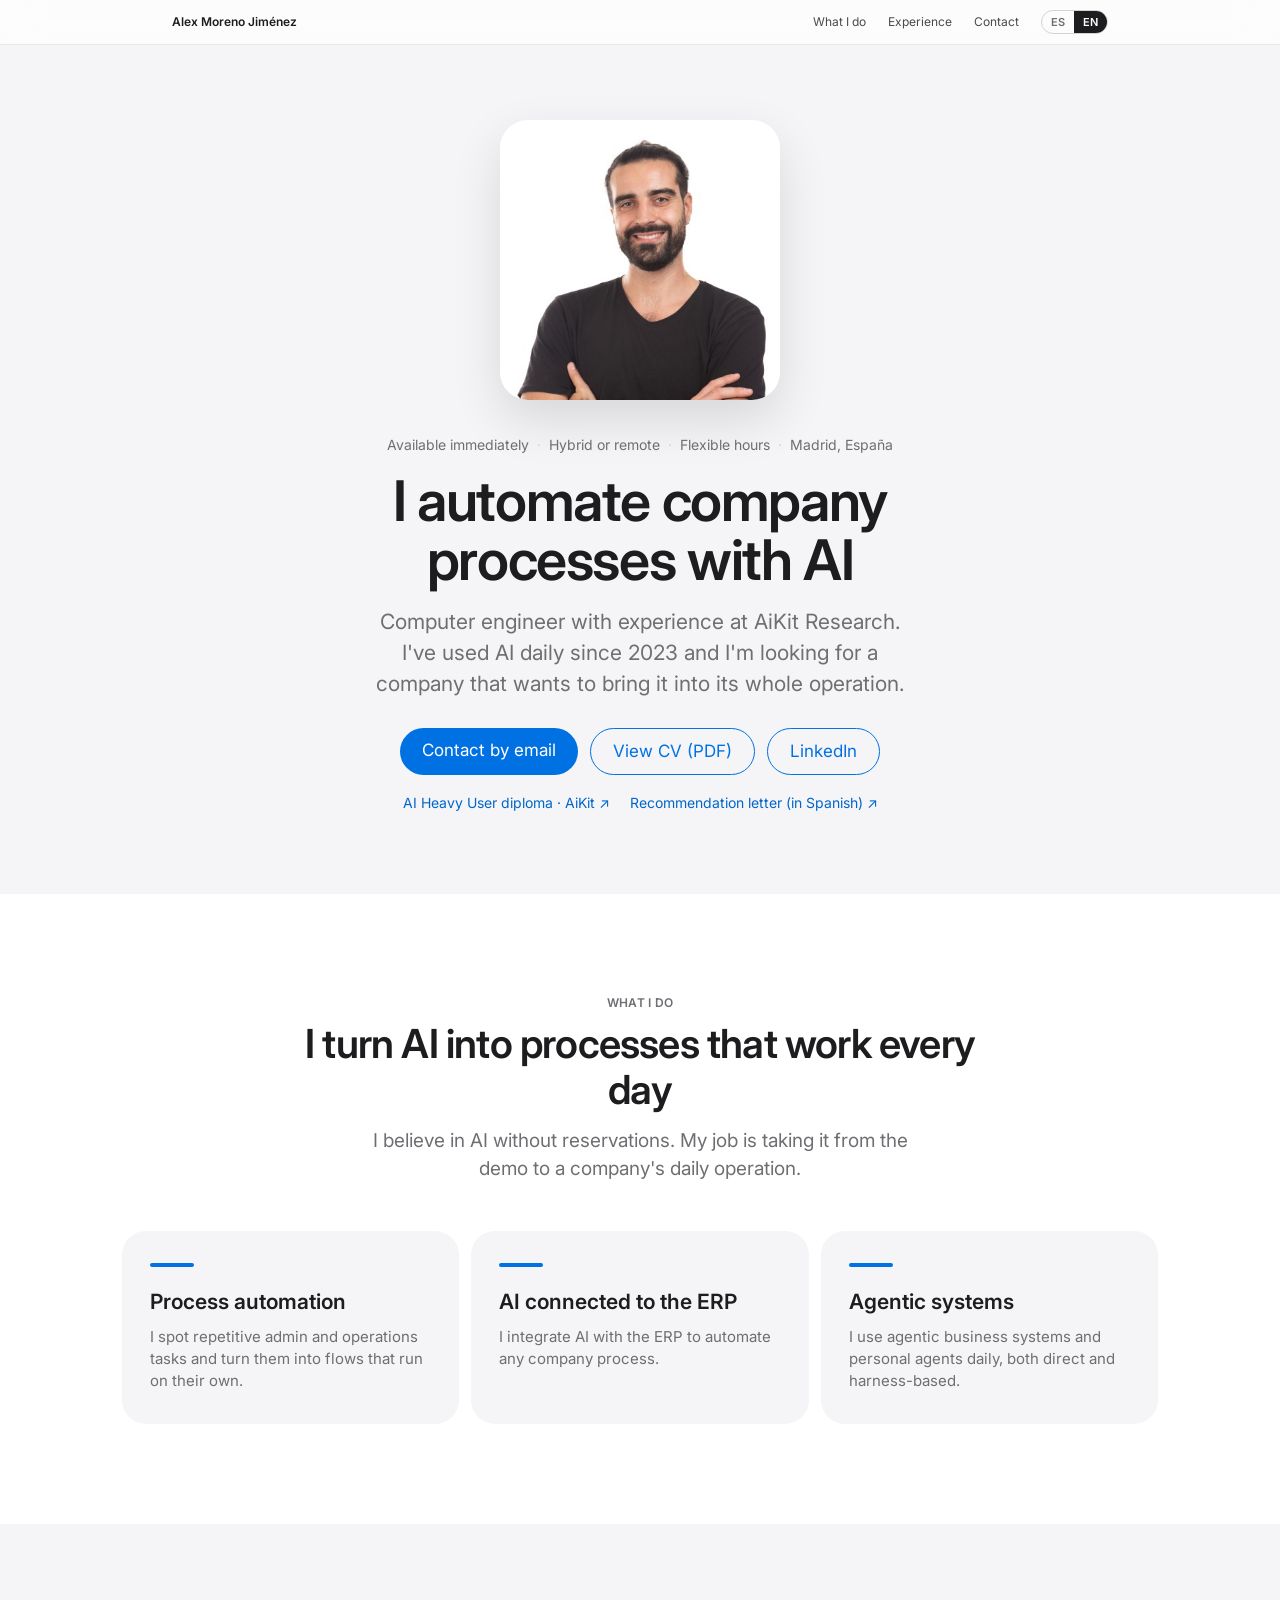
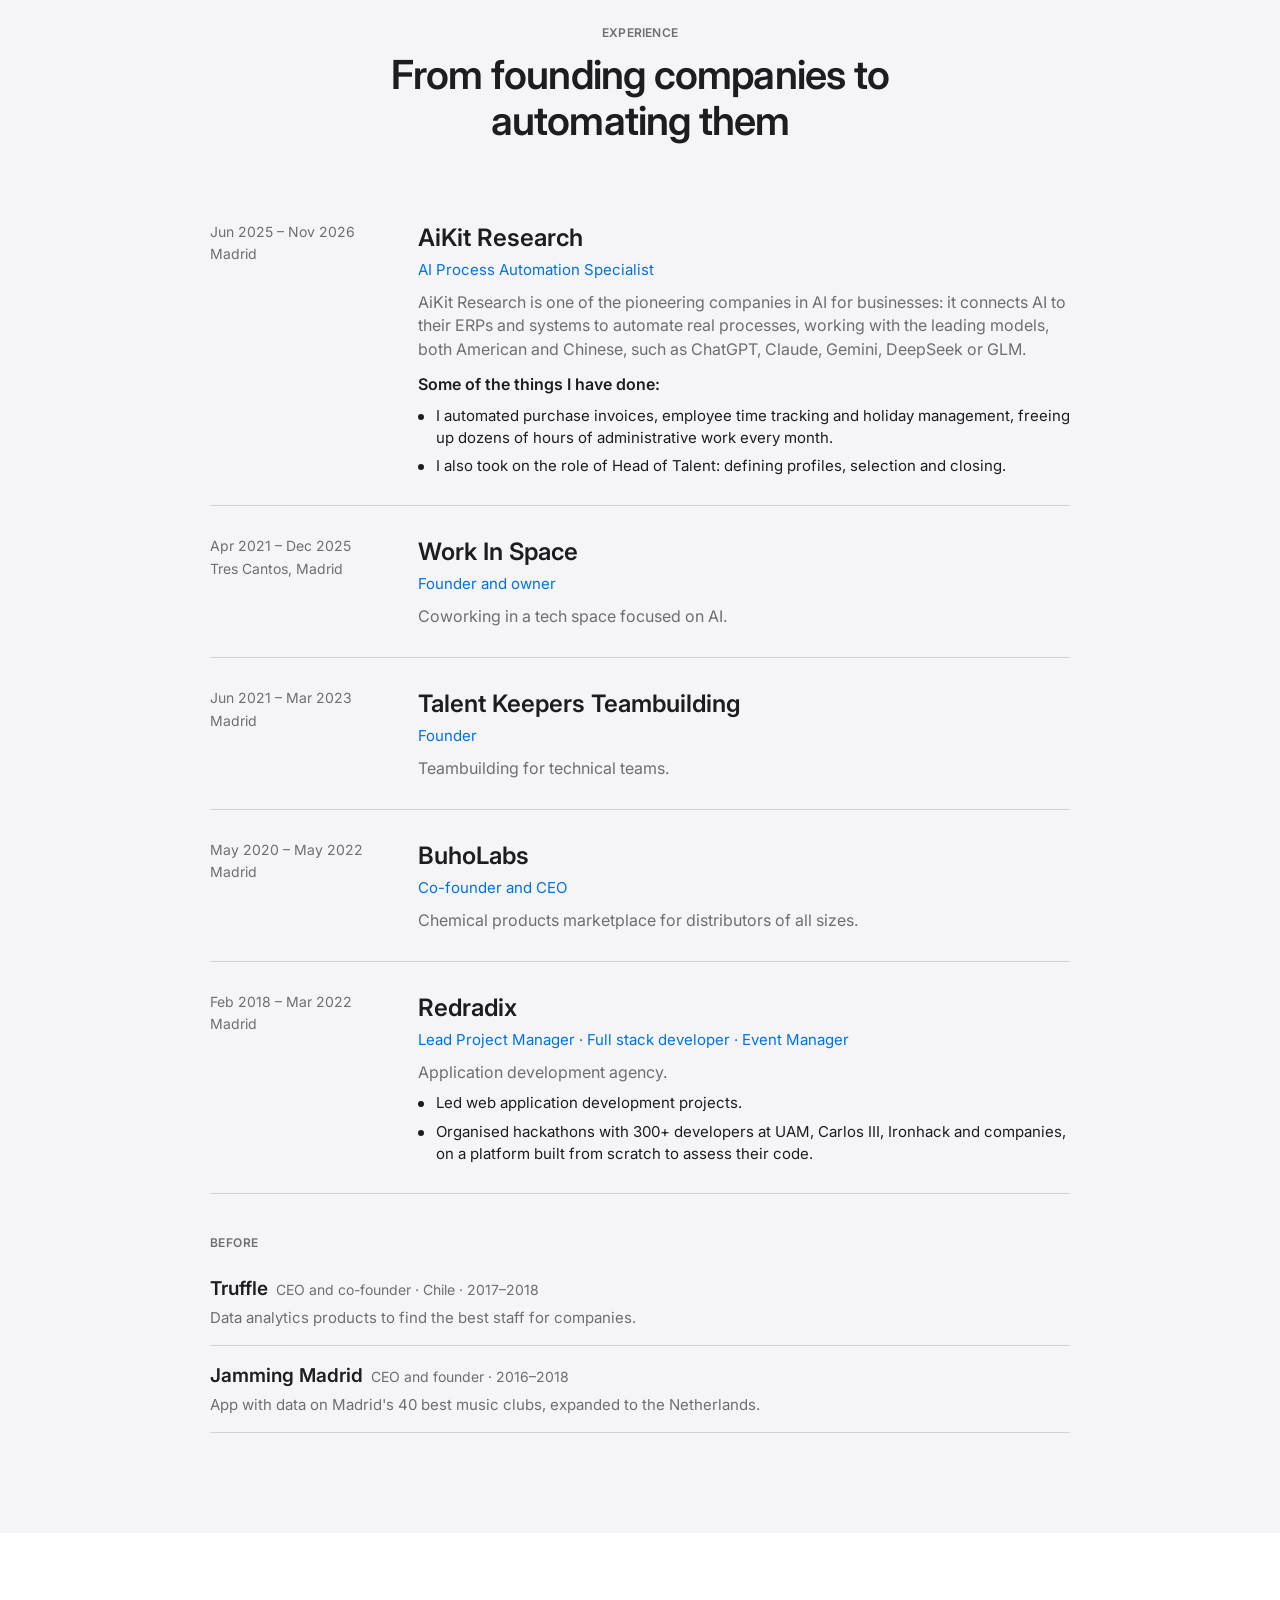
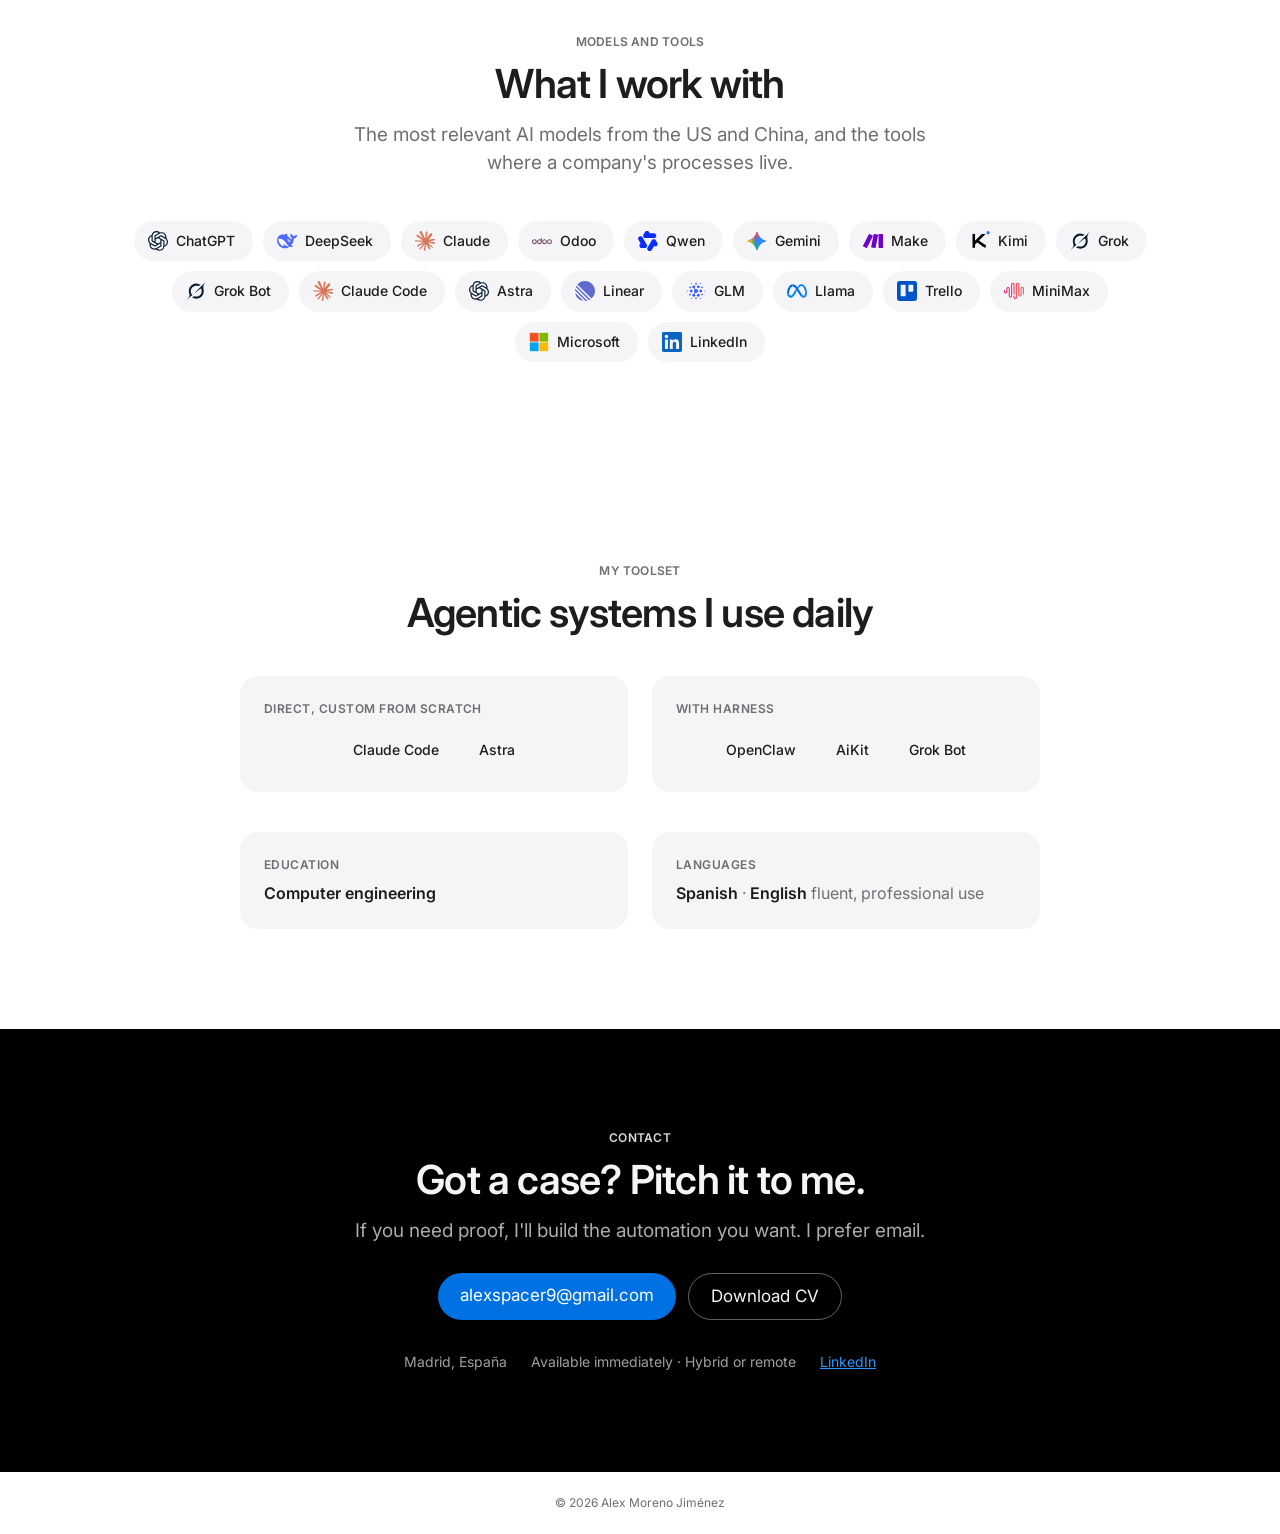
==== index.html @ b8eaee8e "Initial: CV + web estilo apple" ====
<!DOCTYPE html>
<html lang="es">
<head>
<meta charset="utf-8">
<meta name="viewport" content="width=device-width,initial-scale=1">
<title>Alex Moreno Jiménez · Automatizador de procesos con IA</title>
<meta name="description" content="Ingeniero informático que automatiza procesos de empresa con IA. Automatizador de procesos en AiKit Research. Madrid, España.">
<link rel="icon" href="favicon.svg" type="image/svg+xml">
<link rel="icon" href="favicon-32.png" sizes="32x32" type="image/png">
<link rel="apple-touch-icon" href="apple-touch-icon.png">
<meta name="theme-color" content="#0071e3">
<style>
@font-face{font-family:Inter;src:url(fonts/Inter.ttf);font-weight:100 900;font-display:swap}
:root{
  --bg:#ffffff; --surface:#f5f5f7; --ink:#1d1d1f; --muted:#6e6e73;
  --line:#d2d2d7; --accent:#0071e3; --link:#0066cc; --dark:#000; --dark-ink:#f5f5f7;
  --radius:24px; --button-radius:999px; --content:1080px; --theme:#0071e3;
}
*{box-sizing:border-box;margin:0;padding:0}
html{scroll-behavior:smooth}
body{font-family:-apple-system,BlinkMacSystemFont,"Helvetica Neue",Inter,Arial,sans-serif;color:var(--ink);background:var(--bg);line-height:1.47;font-size:17px;-webkit-font-smoothing:antialiased}
a{color:inherit}
.wrap{max-width:var(--content);margin:0 auto;padding:0 22px}
nav{position:fixed;top:0;left:0;right:0;z-index:10;background:rgba(255,255,255,.72);backdrop-filter:saturate(180%) blur(20px);border-bottom:1px solid rgba(0,0,0,.08)}
nav .wrap{display:flex;align-items:center;justify-content:space-between;height:44px;max-width:980px}
.brand{font-weight:600;text-decoration:none;font-size:12px;color:var(--ink)}
.links{display:flex;gap:22px;align-items:center;font-size:12px;font-weight:400}
.links a{text-decoration:none;color:var(--ink);opacity:.8}.links a:hover{opacity:1}
.lang{display:flex;border:1px solid var(--line);border-radius:999px;overflow:hidden}
.lang button{border:0;background:none;font:inherit;font-size:11px;font-weight:600;padding:3px 9px;color:var(--muted);cursor:pointer}
.lang button.on{background:var(--ink);color:#fff}
.hero{padding:120px 0 80px;text-align:center;background:var(--surface)}
.hero .wrap{display:flex;flex-direction:column;align-items:center;gap:32px}
.hero-copy{max-width:720px}
.av{display:inline-flex;gap:8px;flex-wrap:wrap;justify-content:center;margin-bottom:16px}
.av span{font-size:14px;font-weight:400;color:var(--muted)}
.av span:not(:last-child)::after{content:"·";margin-left:8px;color:var(--line)}
h1{font-size:clamp(36px,5vw,56px);line-height:1.07;font-weight:600;letter-spacing:-.025em}
h1 b{font-weight:600}
.tit{font-size:21px;font-weight:400;margin-top:16px;max-width:560px;margin-left:auto;margin-right:auto;color:var(--muted)}
.cta{display:flex;gap:12px;flex-wrap:wrap;justify-content:center;margin-top:28px}
.btn{display:inline-block;text-decoration:none;font-weight:400;font-size:17px;padding:10px 22px;border-radius:var(--button-radius);transition:.2s}
.btn.p{background:var(--accent);color:#fff}.btn.p:hover{background:#0077ed}
.btn.g{background:transparent;color:var(--accent);border:1px solid var(--accent)}.btn.g:hover{background:rgba(0,113,227,.06)}
.ph{width:280px;height:280px;border-radius:28px;object-fit:cover;box-shadow:0 20px 50px rgba(0,0,0,.12);order:-1}
.proof{display:flex;gap:20px;flex-wrap:wrap;justify-content:center;margin-top:18px;font-size:14px}
.proof a{color:var(--link);text-decoration:none}.proof a:hover{text-decoration:underline}
section{padding:100px 0}
.eyebrow{font-size:12px;font-weight:600;letter-spacing:.02em;color:var(--muted);margin-bottom:10px;text-transform:uppercase}
h2{font-size:clamp(28px,4vw,40px);font-weight:600;letter-spacing:-.02em;line-height:1.15;max-width:700px;margin-left:auto;margin-right:auto;text-align:center}
h2 b{font-weight:600}
.lead{color:var(--muted);font-size:19px;max-width:580px;margin:14px auto 0;text-align:center}
#hago .wrap,#trayectoria .wrap,#stack .wrap,#set .wrap{text-align:center}
.cards{display:grid;grid-template-columns:repeat(3,1fr);gap:12px;margin-top:48px;text-align:left}
.card{background:var(--surface);border-radius:var(--radius);padding:32px 28px;border:0}
.dot{width:44px;height:4px;border-radius:2px;background:var(--accent);margin-bottom:20px}
.card h3{font-size:21px;font-weight:600;margin-bottom:8px}
.card p{color:var(--muted);font-size:15px}
.tint{background:var(--bg)}
#trayectoria{background:var(--surface)}
.tl{margin-top:48px;text-align:left;max-width:860px;margin-left:auto;margin-right:auto}
.tl article{display:grid;grid-template-columns:180px 1fr;gap:28px;padding:28px 0;border-bottom:1px solid var(--line)}
.tl .d{font-size:14px;color:var(--muted)}.tl .d span{display:block;margin-top:2px}
.tl h3{font-size:24px;font-weight:600}
.tl .rol{color:var(--accent);font-size:15px;margin:4px 0 10px}
.tl p.x{color:var(--muted);font-size:16px}
.tl p.it{margin-top:12px;color:var(--ink);font-weight:600}
.tl ul{margin-top:8px;list-style:none}
.tl li{position:relative;padding-left:18px;font-size:15px;margin-top:6px;color:var(--ink)}
.tl li:before{content:"";position:absolute;left:0;top:9px;width:6px;height:6px;border-radius:50%;background:var(--ink)}
.before{margin-top:40px;text-align:left;max-width:860px;margin-left:auto;margin-right:auto}
.before h3{font-size:12px;font-weight:600;color:var(--muted);margin-bottom:8px;text-transform:uppercase;letter-spacing:.04em}
.before article{padding:16px 0;border-bottom:1px solid var(--line)}
.before h4{font-size:19px;font-weight:600;display:inline}
.before .m{color:var(--muted);font-size:14px;margin-left:8px}
.before p{color:var(--muted);font-size:15px;margin-top:4px}
.pills{display:flex;flex-wrap:wrap;gap:8px;margin-top:14px;justify-content:center}
.pills span{background:var(--surface);color:var(--ink);font-weight:500;font-size:14px;padding:8px 16px;border-radius:999px}
.two{display:grid;grid-template-columns:1fr 1fr;gap:24px;margin-top:40px;text-align:left;max-width:800px;margin-left:auto;margin-right:auto}
.two > div{background:var(--surface);border-radius:18px;padding:24px}
.two h3{font-size:12px;font-weight:600;text-transform:uppercase;letter-spacing:.04em;color:var(--muted)}
.two p{color:var(--muted);margin-top:8px;font-size:16px}.two p b{color:var(--ink);font-weight:600}
.cloud{list-style:none;display:flex;flex-wrap:wrap;justify-content:center;gap:10px;margin-top:44px}
.cloud li{display:inline-flex;align-items:center;gap:8px;background:var(--surface);border-radius:999px;padding:10px 18px 10px 14px;font-weight:500;font-size:14px}
.cloud li img{width:20px;height:20px;object-fit:contain}
.contact{background:var(--dark);color:var(--dark-ink);text-align:center}
.contact .eyebrow{color:rgba(245,245,247,.6)}
.contact h2{color:var(--dark-ink);margin-left:auto;margin-right:auto}
.contact .lead{color:rgba(245,245,247,.7)}
.contact .btn.p{background:var(--accent);color:#fff}
.contact .btn.g{border-color:rgba(245,245,247,.4);color:var(--dark-ink)}
.contact .meta{margin-top:32px;display:flex;gap:24px;flex-wrap:wrap;justify-content:center;font-size:14px;color:rgba(245,245,247,.65)}
.contact .meta a{color:#2997ff}
footer{padding:22px 0;font-size:12px;color:var(--muted);text-align:center;background:var(--bg)}
@media(max-width:860px){
.links a.h{display:none}
.hero{padding:100px 0 56px}
.ph{width:180px;height:180px}
h1{font-size:34px}.tit{font-size:17px}
section{padding:64px 0}.cards,.two{grid-template-columns:1fr}
.tl article{grid-template-columns:1fr;gap:6px}
}

</style>
</head>
<body>
<nav id="nav"><div class="wrap">
<a class="brand" href="#top">Alex Moreno Jiménez</a>
<div class="links">
<a class="h" href="#hago" data-es="Qué hago" data-en="What I do">Qué hago</a>
<a class="h" href="#trayectoria" data-es="Trayectoria" data-en="Experience">Trayectoria</a>
<a class="h" href="#contacto" data-es="Contacto" data-en="Contact">Contacto</a>
<div class="lang"><button id="bes" class="on">ES</button><button id="ben">EN</button></div>
</div></div></nav>

<header class="hero" id="top"><div class="wrap">
<div class="hero-copy">
<div class="av"><span data-es="Disponibilidad inmediata" data-en="Available immediately">Disponibilidad inmediata</span><span data-es="Híbrido o remoto" data-en="Hybrid or remote">Híbrido o remoto</span><span data-es="Horario flexible" data-en="Flexible hours">Horario flexible</span><span>Madrid, España</span></div>
<h1 data-es="Automatizo procesos de empresa <b>con IA</b>" data-en="I automate company processes <b>with AI</b>">Automatizo procesos de empresa <b>con IA</b></h1>
<p class="tit" data-es="Ingeniero informático con experiencia en AiKit Research. Uso IA a diario desde 2023 y busco una empresa que quiera llevarla a toda su operación." data-en="Computer engineer with experience at AiKit Research. I've used AI daily since 2023 and I'm looking for a company that wants to bring it into its whole operation.">Ingeniero informático con experiencia en AiKit Research. Uso IA a diario desde 2023 y busco una empresa que quiera llevarla a toda su operación.</p>
<div class="cta">
<a class="btn p" href="mailto:alexspacer9@gmail.com" data-es="Contactar por correo" data-en="Contact by email">Contactar por correo</a>
<a class="btn g" id="cv" href="cv/CV_AlexMoreno_ES.pdf" data-es="Ver CV (PDF)" data-en="View CV (PDF)">Ver CV (PDF)</a>
<a class="btn g" href="https://www.linkedin.com/in/alex-moreno-jim%C3%A9nez-33b404128/" target="_blank" rel="noopener">LinkedIn</a>
</div>
<p class="proof"><a href="docs/Diploma_AIHeavyUser_AiKit.pdf" target="_blank" rel="noopener" data-es="Diploma AI Heavy User · AiKit ↗" data-en="AI Heavy User diploma · AiKit ↗">Diploma AI Heavy User · AiKit ↗</a><a href="docs/Carta_Recomendacion_AiKit.pdf" target="_blank" rel="noopener" data-es="Carta de recomendación ↗" data-en="Recommendation letter (in Spanish) ↗">Carta de recomendación ↗</a></p>
</div>
<img class="ph" src="foto.jpg" alt="Alex Moreno Jiménez">
</div></header>

<section id="hago"><div class="wrap">
<p class="eyebrow" data-es="Qué hago" data-en="What I do">Qué hago</p>
<h2 data-es="Convierto la IA en procesos que <b>funcionan cada día</b>" data-en="I turn AI into processes that <b>work every day</b>">Convierto la IA en procesos que <b>funcionan cada día</b></h2>
<p class="lead" data-es="Creo en la IA sin reservas. Mi trabajo es llevarla de la demo a la operación diaria de una empresa." data-en="I believe in AI without reservations. My job is taking it from the demo to a company's daily operation.">Creo en la IA sin reservas. Mi trabajo es llevarla de la demo a la operación diaria de una empresa.</p>
<div class="cards">
<div class="card"><div class="dot"></div><h3 data-es="Automatización de procesos" data-en="Process automation">Automatización de procesos</h3><p data-es="Detecto tareas repetitivas de administración y operación, y las convierto en flujos que funcionan solos." data-en="I spot repetitive admin and operations tasks and turn them into flows that run on their own.">Detecto tareas repetitivas de administración y operación, y las convierto en flujos que funcionan solos.</p></div>
<div class="card"><div class="dot"></div><h3 data-es="IA conectada al ERP" data-en="AI connected to the ERP">IA conectada al ERP</h3><p data-es="Integro la IA con el ERP para automatizar cualquier proceso de la empresa." data-en="I integrate AI with the ERP to automate any company process.">Integro la IA con el ERP para automatizar cualquier proceso de la empresa.</p></div>
<div class="card"><div class="dot"></div><h3 data-es="Sistemas agénticos" data-en="Agentic systems">Sistemas agénticos</h3><p data-es="Uso a diario sistemas agénticos empresariales y agentes personales, directos o con harness." data-en="I use agentic business systems and personal agents daily, both direct and harness-based.">Uso a diario sistemas agénticos empresariales y agentes personales, directos o con harness.</p></div>
</div>
</div></section>

<section class="tint" id="trayectoria"><div class="wrap">
<p class="eyebrow" data-es="Trayectoria" data-en="Experience">Trayectoria</p>
<h2 data-es="De fundar empresas a <b>automatizarlas</b>" data-en="From founding companies to <b>automating them</b>">De fundar empresas a <b>automatizarlas</b></h2>
<div class="tl">
<article><div class="d"><span data-es="jun. 2025 – nov. 2026" data-en="Jun 2025 – Nov 2026">jun. 2025 – nov. 2026</span><span>Madrid</span></div><div><h3>AiKit Research</h3><p class="rol" data-es="Automatizador de procesos con IA" data-en="AI Process Automation Specialist">Automatizador de procesos con IA</p><p class="x" data-es="AiKit Research es una de las empresas pioneras en IA para empresas: conecta la IA con sus ERP y sus sistemas para automatizar procesos reales, trabajando con los principales modelos, tanto estadounidenses como chinos, como ChatGPT, Claude, Gemini, DeepSeek o GLM." data-en="AiKit Research is one of the pioneering companies in AI for businesses: it connects AI to their ERPs and systems to automate real processes, working with the leading models, both American and Chinese, such as ChatGPT, Claude, Gemini, DeepSeek or GLM.">AiKit Research es una de las empresas pioneras en IA para empresas: conecta la IA con sus ERP y sus sistemas para automatizar procesos reales, trabajando con los principales modelos, tanto estadounidenses como chinos, como ChatGPT, Claude, Gemini, DeepSeek o GLM.</p><p class="x it" data-es="Algunas de las cosas que he hecho:" data-en="Some of the things I have done:">Algunas de las cosas que he hecho:</p><ul><li data-es="Automaticé las facturas de compras, el fichaje y la gestión de vacaciones, liberando decenas de horas al mes de trabajo administrativo." data-en="I automated purchase invoices, employee time tracking and holiday management, freeing up dozens of hours of administrative work every month.">Automaticé las facturas de compras, el fichaje y la gestión de vacaciones, liberando decenas de horas al mes de trabajo administrativo.</li><li data-es="Asumí también el rol de Head of Talent: definición de perfiles, selección y cierre." data-en="I also took on the role of Head of Talent: defining profiles, selection and closing.">Asumí también el rol de Head of Talent: definición de perfiles, selección y cierre.</li></ul></div></article>
<article><div class="d"><span data-es="abr. 2021 – dic. 2025" data-en="Apr 2021 – Dec 2025">abr. 2021 – dic. 2025</span><span>Tres Cantos, Madrid</span></div><div><h3>Work In Space</h3><p class="rol" data-es="Fundador y propietario" data-en="Founder and owner">Fundador y propietario</p><p class="x" data-es="Coworking en espacio tecnológico centrado en IA." data-en="Coworking in a tech space focused on AI.">Coworking en espacio tecnológico centrado en IA.</p></div></article>
<article><div class="d"><span data-es="jun. 2021 – mar. 2023" data-en="Jun 2021 – Mar 2023">jun. 2021 – mar. 2023</span><span>Madrid</span></div><div><h3>Talent Keepers Teambuilding</h3><p class="rol" data-es="Fundador" data-en="Founder">Fundador</p><p class="x" data-es="Teambuilding para equipos técnicos." data-en="Teambuilding for technical teams.">Teambuilding para equipos técnicos.</p></div></article>
<article><div class="d"><span data-es="may. 2020 – may. 2022" data-en="May 2020 – May 2022">may. 2020 – may. 2022</span><span>Madrid</span></div><div><h3>BuhoLabs</h3><p class="rol" data-es="Cofundador y CEO" data-en="Co-founder and CEO">Cofundador y CEO</p><p class="x" data-es="Marketplace de productos químicos para distribuidores de todos los tamaños." data-en="Chemical products marketplace for distributors of all sizes.">Marketplace de productos químicos para distribuidores de todos los tamaños.</p></div></article>
<article><div class="d"><span data-es="feb. 2018 – mar. 2022" data-en="Feb 2018 – Mar 2022">feb. 2018 – mar. 2022</span><span>Madrid</span></div><div><h3>Redradix</h3><p class="rol" data-es="Lead Project Manager · Desarrollador full stack · Event Manager" data-en="Lead Project Manager · Full stack developer · Event Manager">Lead Project Manager · Desarrollador full stack · Event Manager</p><p class="x" data-es="Agencia de desarrollo de aplicaciones." data-en="Application development agency.">Agencia de desarrollo de aplicaciones.</p>
<ul><li data-es="Lideré proyectos de desarrollo de aplicaciones web." data-en="Led web application development projects.">Lideré proyectos de desarrollo de aplicaciones web.</li>
<li data-es="Organicé hackathons con más de 300 desarrolladores en la UAM, la Carlos III, Ironhack y empresas, con una plataforma creada desde cero para evaluar su código." data-en="Organised hackathons with 300+ developers at UAM, Carlos III, Ironhack and companies, on a platform built from scratch to assess their code.">Organicé hackathons con más de 300 desarrolladores en la UAM, la Carlos III, Ironhack y empresas, con una plataforma creada desde cero para evaluar su código.</li></ul></div></article>
</div>
<div class="before">
<h3 data-es="Antes" data-en="Before">Antes</h3>
<article><h4>Truffle</h4><span class="m" data-es="CEO y cofundador · Chile · 2017–2018" data-en="CEO and co-founder · Chile · 2017–2018">CEO y cofundador · Chile · 2017–2018</span><p data-es="Productos de análisis de datos para encontrar al mejor personal para las empresas." data-en="Data analytics products to find the best staff for companies.">Productos de análisis de datos para encontrar al mejor personal para las empresas.</p></article>
<article><h4>Jamming Madrid</h4><span class="m" data-es="CEO y fundador · 2016–2018" data-en="CEO and founder · 2016–2018">CEO y fundador · 2016–2018</span><p data-es="App con los datos de los 40 mejores clubes de música de Madrid, ampliada a Países Bajos." data-en="App with data on Madrid's 40 best music clubs, expanded to the Netherlands.">App con los datos de los 40 mejores clubes de música de Madrid, ampliada a Países Bajos.</p></article>
</div>
</div></section>

<section id="stack"><div class="wrap">
<p class="eyebrow" data-es="Modelos y herramientas" data-en="Models and tools">Modelos y herramientas</p>
<h2 data-es="Con lo que <b>trabajo</b>" data-en="What I <b>work with</b>">Con lo que <b>trabajo</b></h2>
<p class="lead" data-es="Los modelos de IA más relevantes de EE. UU. y China, y las herramientas donde viven los procesos de una empresa." data-en="The most relevant AI models from the US and China, and the tools where a company's processes live.">Los modelos de IA más relevantes de EE. UU. y China, y las herramientas donde viven los procesos de una empresa.</p>
<ul class="cloud">
<li class="m l" style="--d:0s"><img src="logos/openai.svg" alt="">ChatGPT</li>
<li class="m" style="--d:-1.4s"><img src="logos/deepseek-color.svg" alt="">DeepSeek</li>
<li class="m l" style="--d:-3s"><img src="logos/claude-color.svg" alt="">Claude</li>
<li class="t" style="--d:-2s"><img src="logos/odoo.svg" alt="">Odoo</li>
<li class="m" style="--d:-4.2s"><img src="logos/qwen-color.svg" alt="">Qwen</li>
<li class="m l" style="--d:-.8s"><img src="logos/gemini-color.svg" alt="">Gemini</li>
<li class="t" style="--d:-3.6s"><img src="logos/make.svg" alt="">Make</li>
<li class="m" style="--d:-5s"><img src="logos/kimi-color.svg" alt="">Kimi</li>
<li class="m l" style="--d:-2.4s"><img src="logos/grok.svg" alt="">Grok</li>
<li class="t" style="--d:-1.7s"><img src="logos/grok.svg" alt="">Grok Bot</li>
<li class="t" style="--d:-2.6s"><img src="logos/claude-color.svg" alt="">Claude Code</li>
<li class="t" style="--d:-3.9s"><img src="logos/openai.svg" alt="">Astra</li>
<li class="t" style="--d:-4.6s"><img src="logos/linear.svg" alt="">Linear</li>
<li class="m" style="--d:-1s"><img src="logos/zhipu-color.svg" alt="">GLM</li>
<li class="m" style="--d:-3.3s"><img src="logos/meta-color.svg" alt="">Llama</li>
<li class="t" style="--d:-5.4s"><img src="logos/trello.svg" alt="">Trello</li>
<li class="m" style="--d:-2.8s"><img src="logos/minimax-color.svg" alt="">MiniMax</li>
<li class="t" style="--d:-.4s"><img src="logos/microsoft.svg" alt="">Microsoft</li>
<li class="t" style="--d:-4s"><img src="logos/linkedin.svg" alt="">LinkedIn</li>
</ul>
</div></section>

<section class="tint" id="set"><div class="wrap">
<p class="eyebrow" data-es="Mi set de trabajo" data-en="My toolset">Mi set de trabajo</p>
<h2 data-es="Sistemas agénticos que <b>uso a diario</b>" data-en="Agentic systems I <b>use daily</b>">Sistemas agénticos que <b>uso a diario</b></h2>
<div class="two">
<div><h3 data-es="Directos, a medida desde cero" data-en="Direct, custom from scratch">Directos, a medida desde cero</h3><div class="pills"><span>Claude Code</span><span>Astra</span></div></div>
<div><h3 data-es="Con harness" data-en="With harness">Con harness</h3><div class="pills"><span>OpenClaw</span><span>AiKit</span><span>Grok Bot</span></div></div>
</div>
<div class="two">
<div><h3 data-es="Formación" data-en="Education">Formación</h3><p data-es="<b>Ingeniería informática</b>" data-en="<b>Computer engineering</b>"><b>Ingeniería informática</b></p></div>
<div><h3 data-es="Idiomas" data-en="Languages">Idiomas</h3><p data-es="<b>Español</b> · <b>Inglés</b> fluido, uso profesional" data-en="<b>Spanish</b> · <b>English</b> fluent, professional use"><b>Español</b> · <b>Inglés</b> fluido, uso profesional</p></div>
</div>
</div></section>

<section class="contact" id="contacto"><div class="wrap">
<p class="eyebrow" style="color:#fff;opacity:.85" data-es="Contacto" data-en="Contact">Contacto</p>
<h2 data-es="¿Tienes un caso? <b>Propónmelo.</b>" data-en="Got a case? <b>Pitch it to me.</b>">¿Tienes un caso? <b>Propónmelo.</b></h2>
<p class="lead" data-es="Si hace falta una prueba, hago la automatización que queráis. Prefiero el contacto por correo." data-en="If you need proof, I'll build the automation you want. I prefer email.">Si hace falta una prueba, hago la automatización que queráis. Prefiero el contacto por correo.</p>
<div class="cta"><a class="btn p" href="mailto:alexspacer9@gmail.com">alexspacer9@gmail.com</a><a class="btn g" id="cv2" href="cv/CV_AlexMoreno_ES.pdf" data-es="Descargar CV" data-en="Download CV">Descargar CV</a></div>
<div class="meta"><span>Madrid, España</span><span data-es="Disponibilidad inmediata · Híbrido o remoto" data-en="Available immediately · Hybrid or remote">Disponibilidad inmediata · Híbrido o remoto</span><a href="https://www.linkedin.com/in/alex-moreno-jim%C3%A9nez-33b404128/" target="_blank" rel="noopener">LinkedIn</a></div>
</div></section>
<footer><div class="wrap">© 2026 Alex Moreno Jiménez</div></footer>
<script>
const nav=document.getElementById('nav');
const sc=()=>nav.classList.toggle('s',scrollY>40);addEventListener('scroll',sc);sc();
function setLang(l){
  document.documentElement.lang=l;
  document.querySelectorAll('[data-'+l+']').forEach(e=>e.innerHTML=e.getAttribute('data-'+l));
  document.getElementById('bes').classList.toggle('on',l==='es');
  document.getElementById('ben').classList.toggle('on',l==='en');
  const u='cv/CV_AlexMoreno_'+l.toUpperCase()+'.pdf';
  const cv=document.getElementById('cv'), cv2=document.getElementById('cv2');
  if(cv)cv.href=u; if(cv2)cv2.href=u;
  localStorage.setItem('lang',l);
}
document.getElementById('bes').onclick=()=>setLang('es');
document.getElementById('ben').onclick=()=>setLang('en');
const q=new URLSearchParams(location.search).get('lang');
const s=q||localStorage.getItem('lang')||(navigator.language.startsWith('en')?'en':'es');
if(s==='en')setLang('en');
</script>
</body>
</html>
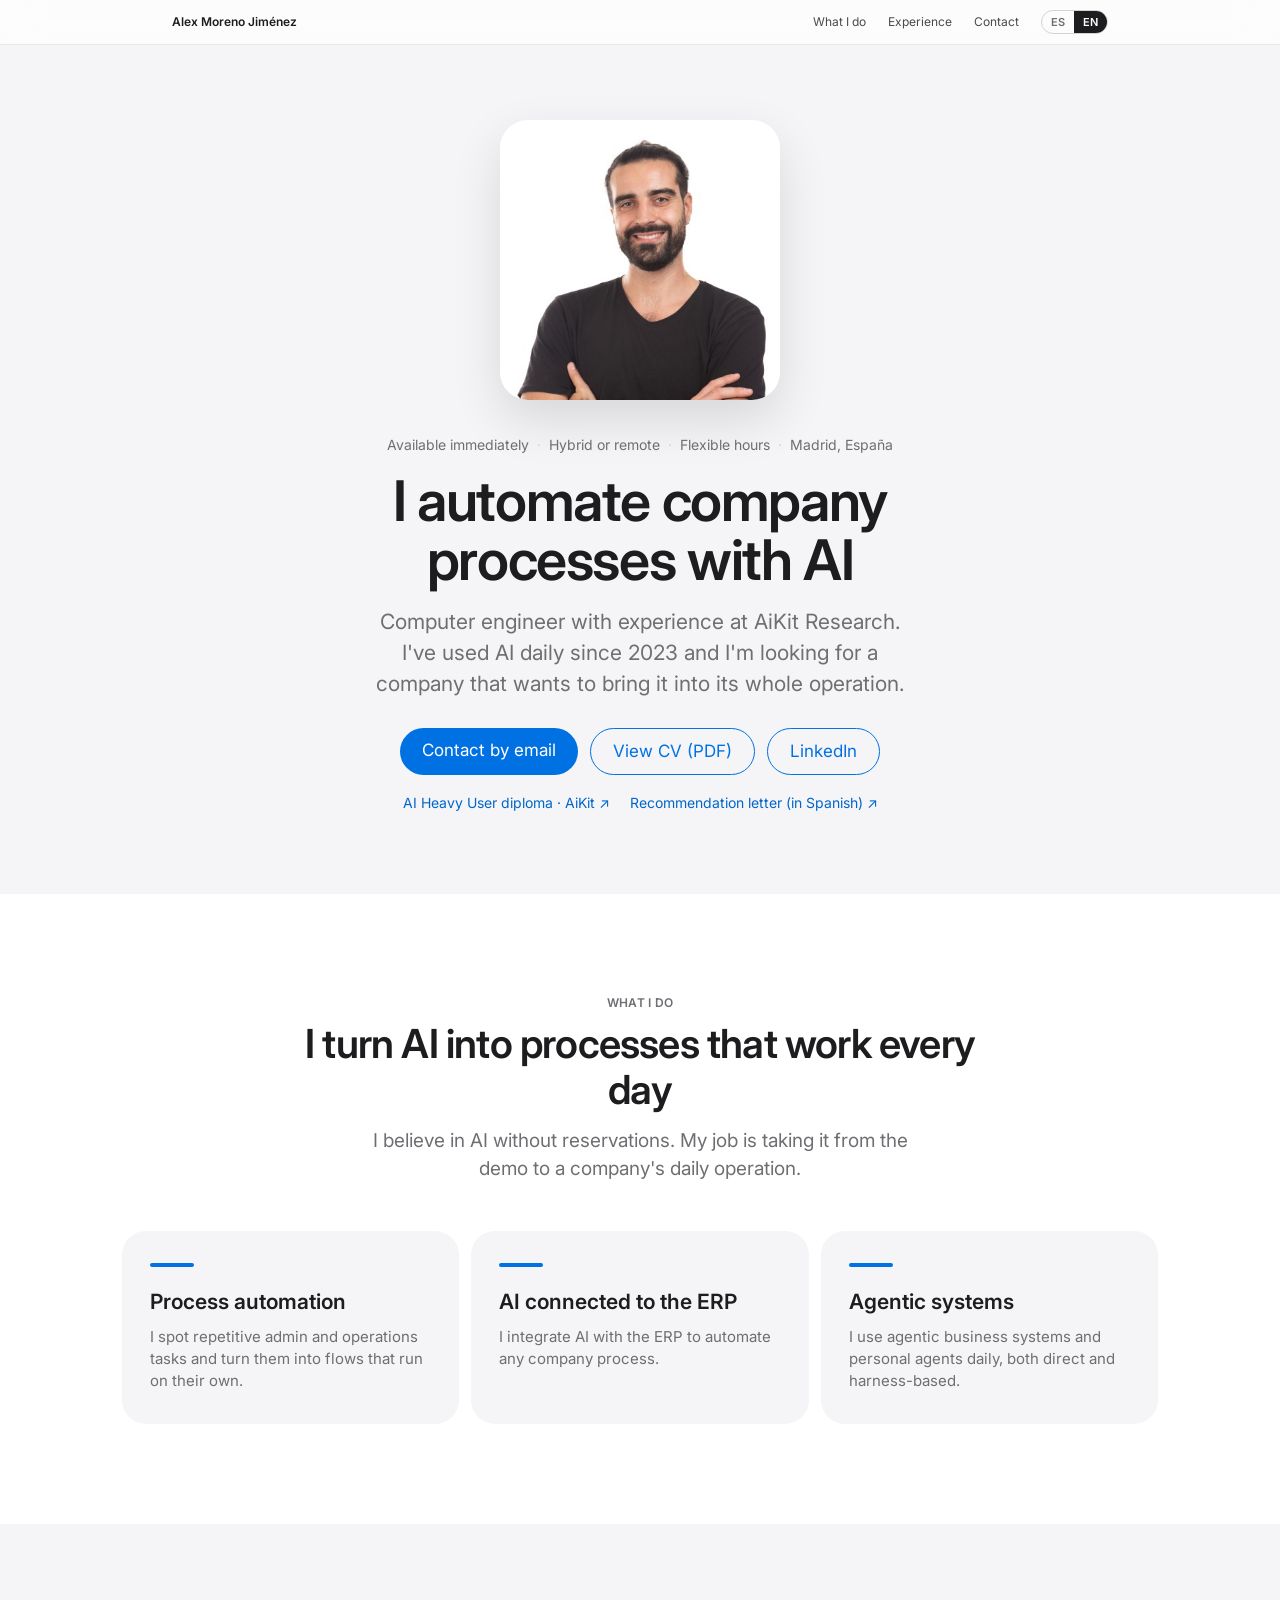
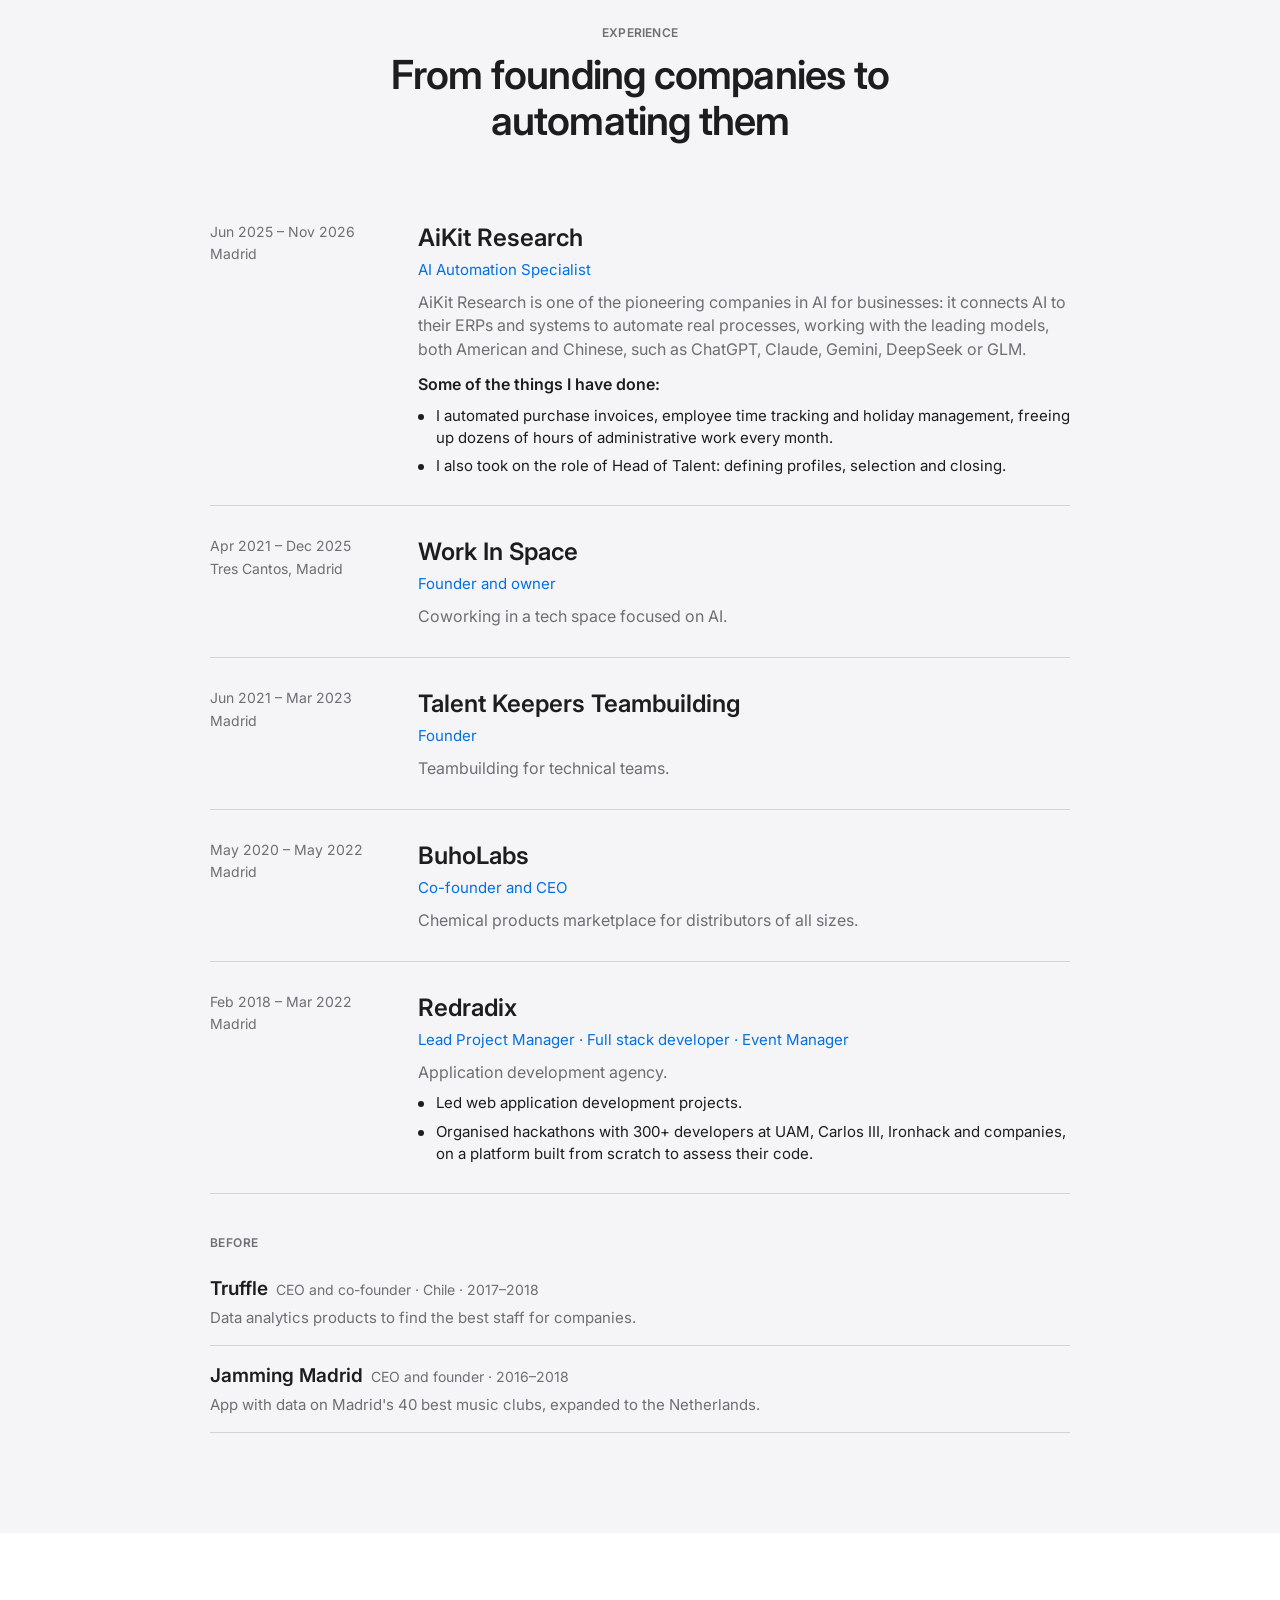
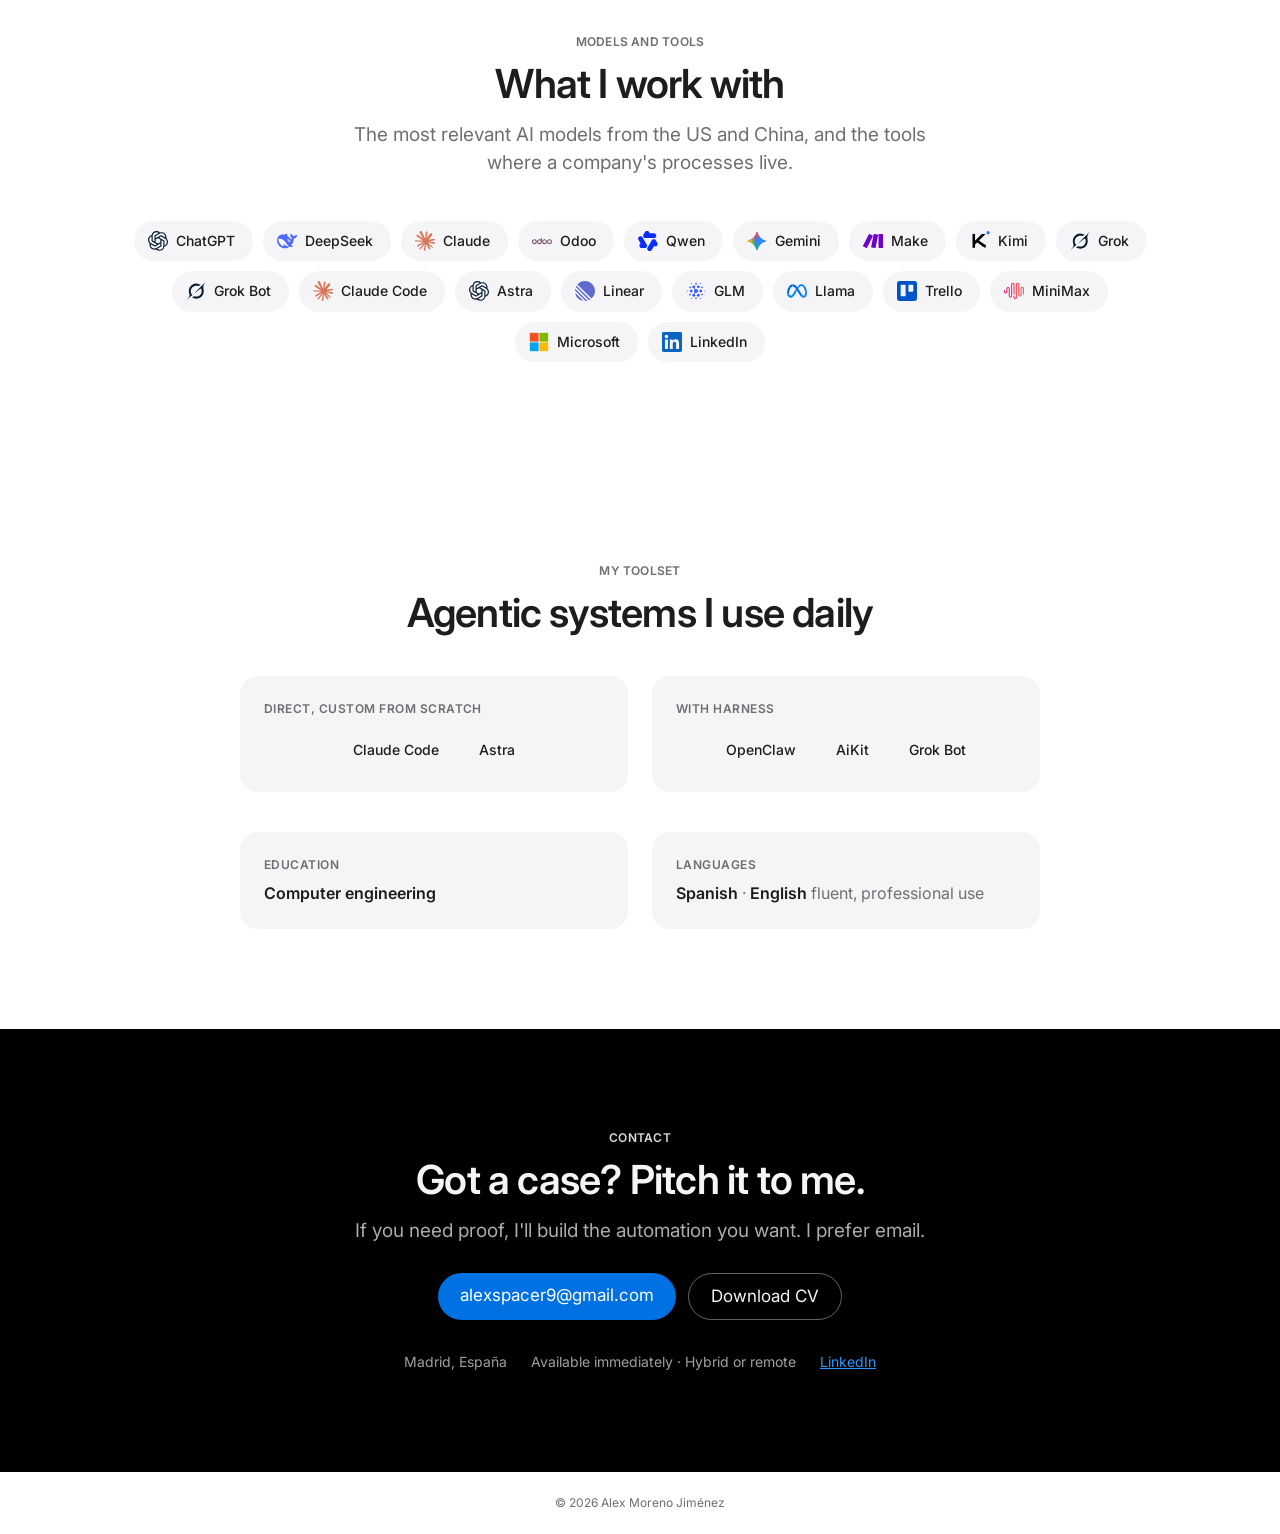
==== commit c6769a53: "Titular: AI Automation Specialist (inbound)" ====
--- a/index.html
+++ b/index.html
@@ -3,8 +3,8 @@
 <head>
 <meta charset="utf-8">
 <meta name="viewport" content="width=device-width,initial-scale=1">
-<title>Alex Moreno Jiménez · Automatizador de procesos con IA</title>
-<meta name="description" content="Ingeniero informático que automatiza procesos de empresa con IA. Automatizador de procesos en AiKit Research. Madrid, España.">
+<title>Alex Moreno Jiménez · AI Automation Specialist</title>
+<meta name="description" content="Ingeniero informático que automatiza procesos de empresa con IA. AI Automation Specialist en AiKit Research. Madrid, España.">
 <link rel="icon" href="favicon.svg" type="image/svg+xml">
 <link rel="icon" href="favicon-32.png" sizes="32x32" type="image/png">
 <link rel="apple-touch-icon" href="apple-touch-icon.png">
@@ -143,7 +143,7 @@
 <p class="eyebrow" data-es="Trayectoria" data-en="Experience">Trayectoria</p>
 <h2 data-es="De fundar empresas a <b>automatizarlas</b>" data-en="From founding companies to <b>automating them</b>">De fundar empresas a <b>automatizarlas</b></h2>
 <div class="tl">
-<article><div class="d"><span data-es="jun. 2025 – nov. 2026" data-en="Jun 2025 – Nov 2026">jun. 2025 – nov. 2026</span><span>Madrid</span></div><div><h3>AiKit Research</h3><p class="rol" data-es="Automatizador de procesos con IA" data-en="AI Process Automation Specialist">Automatizador de procesos con IA</p><p class="x" data-es="AiKit Research es una de las empresas pioneras en IA para empresas: conecta la IA con sus ERP y sus sistemas para automatizar procesos reales, trabajando con los principales modelos, tanto estadounidenses como chinos, como ChatGPT, Claude, Gemini, DeepSeek o GLM." data-en="AiKit Research is one of the pioneering companies in AI for businesses: it connects AI to their ERPs and systems to automate real processes, working with the leading models, both American and Chinese, such as ChatGPT, Claude, Gemini, DeepSeek or GLM.">AiKit Research es una de las empresas pioneras en IA para empresas: conecta la IA con sus ERP y sus sistemas para automatizar procesos reales, trabajando con los principales modelos, tanto estadounidenses como chinos, como ChatGPT, Claude, Gemini, DeepSeek o GLM.</p><p class="x it" data-es="Algunas de las cosas que he hecho:" data-en="Some of the things I have done:">Algunas de las cosas que he hecho:</p><ul><li data-es="Automaticé las facturas de compras, el fichaje y la gestión de vacaciones, liberando decenas de horas al mes de trabajo administrativo." data-en="I automated purchase invoices, employee time tracking and holiday management, freeing up dozens of hours of administrative work every month.">Automaticé las facturas de compras, el fichaje y la gestión de vacaciones, liberando decenas de horas al mes de trabajo administrativo.</li><li data-es="Asumí también el rol de Head of Talent: definición de perfiles, selección y cierre." data-en="I also took on the role of Head of Talent: defining profiles, selection and closing.">Asumí también el rol de Head of Talent: definición de perfiles, selección y cierre.</li></ul></div></article>
+<article><div class="d"><span data-es="jun. 2025 – nov. 2026" data-en="Jun 2025 – Nov 2026">jun. 2025 – nov. 2026</span><span>Madrid</span></div><div><h3>AiKit Research</h3><p class="rol" data-es="AI Automation Specialist" data-en="AI Automation Specialist">AI Automation Specialist</p><p class="x" data-es="AiKit Research es una de las empresas pioneras en IA para empresas: conecta la IA con sus ERP y sus sistemas para automatizar procesos reales, trabajando con los principales modelos, tanto estadounidenses como chinos, como ChatGPT, Claude, Gemini, DeepSeek o GLM." data-en="AiKit Research is one of the pioneering companies in AI for businesses: it connects AI to their ERPs and systems to automate real processes, working with the leading models, both American and Chinese, such as ChatGPT, Claude, Gemini, DeepSeek or GLM.">AiKit Research es una de las empresas pioneras en IA para empresas: conecta la IA con sus ERP y sus sistemas para automatizar procesos reales, trabajando con los principales modelos, tanto estadounidenses como chinos, como ChatGPT, Claude, Gemini, DeepSeek o GLM.</p><p class="x it" data-es="Algunas de las cosas que he hecho:" data-en="Some of the things I have done:">Algunas de las cosas que he hecho:</p><ul><li data-es="Automaticé las facturas de compras, el fichaje y la gestión de vacaciones, liberando decenas de horas al mes de trabajo administrativo." data-en="I automated purchase invoices, employee time tracking and holiday management, freeing up dozens of hours of administrative work every month.">Automaticé las facturas de compras, el fichaje y la gestión de vacaciones, liberando decenas de horas al mes de trabajo administrativo.</li><li data-es="Asumí también el rol de Head of Talent: definición de perfiles, selección y cierre." data-en="I also took on the role of Head of Talent: defining profiles, selection and closing.">Asumí también el rol de Head of Talent: definición de perfiles, selección y cierre.</li></ul></div></article>
 <article><div class="d"><span data-es="abr. 2021 – dic. 2025" data-en="Apr 2021 – Dec 2025">abr. 2021 – dic. 2025</span><span>Tres Cantos, Madrid</span></div><div><h3>Work In Space</h3><p class="rol" data-es="Fundador y propietario" data-en="Founder and owner">Fundador y propietario</p><p class="x" data-es="Coworking en espacio tecnológico centrado en IA." data-en="Coworking in a tech space focused on AI.">Coworking en espacio tecnológico centrado en IA.</p></div></article>
 <article><div class="d"><span data-es="jun. 2021 – mar. 2023" data-en="Jun 2021 – Mar 2023">jun. 2021 – mar. 2023</span><span>Madrid</span></div><div><h3>Talent Keepers Teambuilding</h3><p class="rol" data-es="Fundador" data-en="Founder">Fundador</p><p class="x" data-es="Teambuilding para equipos técnicos." data-en="Teambuilding for technical teams.">Teambuilding para equipos técnicos.</p></div></article>
 <article><div class="d"><span data-es="may. 2020 – may. 2022" data-en="May 2020 – May 2022">may. 2020 – may. 2022</span><span>Madrid</span></div><div><h3>BuhoLabs</h3><p class="rol" data-es="Cofundador y CEO" data-en="Co-founder and CEO">Cofundador y CEO</p><p class="x" data-es="Marketplace de productos químicos para distribuidores de todos los tamaños." data-en="Chemical products marketplace for distributors of all sizes.">Marketplace de productos químicos para distribuidores de todos los tamaños.</p></div></article>
